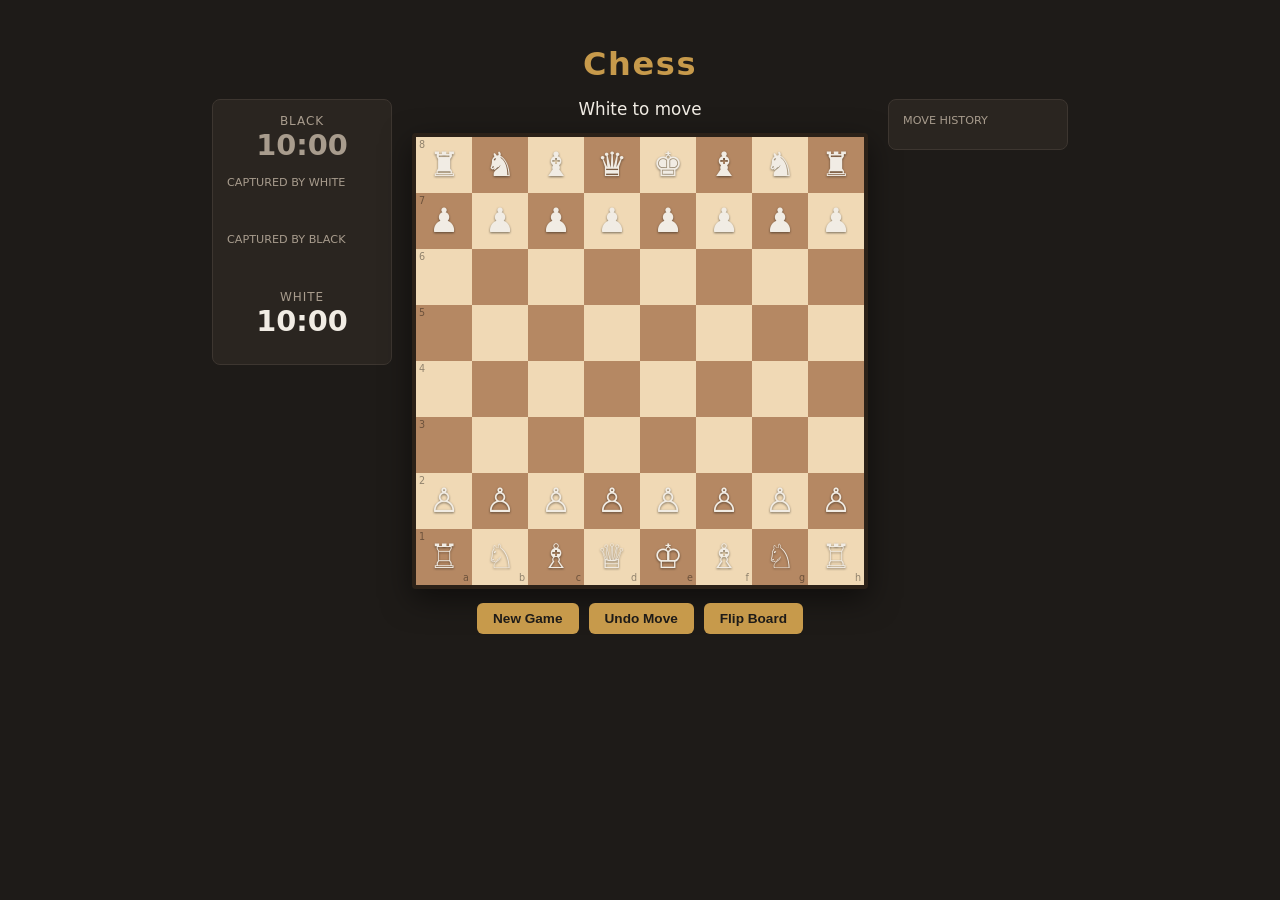
==== index.html @ 0962b0de "Testing Chess Game Logic, movements, rules and constraaints. All players base on one active screen f" ====
<!DOCTYPE html>
<!--
  ============================================================
  index.html
  ============================================================
  This is the SKELETON of the page. It does not contain any
  game logic. Its only jobs are:

    1. Load the chess.js library (handles legal chess rules)
    2. Load our CSS (visual styling)
    3. Provide empty "container" elements that our JavaScript
       will fill with content (the board, captured pieces,
       move list, clock, etc.)
    4. Load our own JS files, IN ORDER, at the bottom

  HOW THE FILES CONNECT:
  -----------------------
  index.html
      |
    |--><head> 
      
<html lang="en">
<head>
  <meta charset="UTF-8" />
  <meta name="viewport" content="width=device-width, initial-scale=1.0" />
  <title>Chess Game</title>

  <!-- Our stylesheet. Must come before the page renders, so it's in <head>. -->
  <link rel="stylesheet" href="css/style.css" />
</head>
<body>

  <div class="app">

    <h1 class="title">Chess</h1>

    <div class="layout">

      <!-- ============================================
           LEFT PANEL: captured pieces + clocks
           These are EMPTY here. ui.js and clock.js will
           insert content into them while the game runs.
           ============================================ -->
      <aside class="panel panel-left">
        <div class="clock-box">
          <div class="clock-label">Black</div>
          <div id="black-clock" class="clock-time">10:00</div>
        </div>

        <div class="captured-box">
          <div class="captured-label">Captured by White</div>
          <div id="captured-by-white" class="captured-pieces"></div>
        </div>

        <div class="captured-box">
          <div class="captured-label">Captured by Black</div>
          <div id="captured-by-black" class="captured-pieces"></div>
        </div>

        <div class="clock-box">
          <div class="clock-label">White</div>
          <div id="white-clock" class="clock-time">10:00</div>
        </div>
      </aside>

      <!-- ============================================
           CENTER: the board itself + status line
           The <div id="board"> starts EMPTY.
           board.js will fill it with 64 square <div>s,
           and game.js will place piece images inside them.
           ============================================ -->
      <main class="board-area">
        <div id="status" class="status">White to move</div>

        <div id="board" class="board"></div>

        <div class="controls">
          <button id="new-game-btn">New Game</button>
          <button id="undo-btn">Undo Move</button>
          <button id="flip-btn">Flip Board</button>
        </div>
      </main>

      <!-- ============================================
           RIGHT PANEL: move history list
           ============================================ -->
      <aside class="panel panel-right">
        <div class="moves-label">Move History</div>
        <ol id="move-list" class="move-list"></ol>
      </aside>

    </div>
  </div>

  <!--
    ============================================================
    SCRIPT LOADING ORDER (this is critical, read carefully)
    ============================================================

    1. js/lib/chess.js (LOCAL FILE — not loaded from a CDN)
       This file implements all official chess rules: legal
       moves, check, checkmate, stalemate, castling, en passant,
       pawn promotion, and draw detection (Phase 7-8 of the
       plan). It used to be loaded from a CDN, but that CDN
       build used `export` syntax meant for ES modules, which
       breaks when loaded as a plain <script> tag (the browser
       throws "Unexpected token 'export'"). It's now a local
       file that was written and tested specifically to work
       as a plain script, and it also means the game now works
       fully offline.

       It creates a global "Chess" class we can use like:
         const game = new Chess();

    2. js/board.js
       Defines functions to BUILD the 64 square <div> elements
       inside #board, and to figure out square colors/coordinates.
       Defines NO game rules — just visuals/DOM.

    3. js/pieces.js
       Defines the mapping from chess.js piece codes (like "p",
       "N", "K") to the Unicode chess symbols we display, plus
       a helper to draw a piece into a square.

    4. js/clock.js
       Defines a simple countdown timer for each player's clock.

    5. js/ui.js
       Defines functions that update the on-screen status text,
       captured-pieces lists, and move-history list. These
       functions are CALLED by game.js whenever the state
       changes — ui.js itself does not change game state.

    6. js/game.js (loads LAST)
       This is the BRAIN. It:
         - creates the Chess() game object
         - listens for clicks on squares
         - asks chess.js whether a clicked move is legal
         - updates game state if legal
         - calls renderBoard(), updateUI(), etc. to refresh
           everything the player sees

       game.js must load LAST because it uses functions and
       variables defined in all the files above it.
    ============================================================
  -->

  <script src="js/lib/chess.js"></script>

  <script src="js/board.js"></script>
  <script src="js/pieces.js"></script>
  <script src="js/clock.js"></script>
  <script src="js/ui.js"></script>
  <script src="js/game.js"></script>

</body>
</html>
---- css/style.css ----
/* ============================================================
   style.css
   ============================================================
   This file controls ONLY appearance. It never touches game
   logic. It is loaded by index.html in the <head>.

   It is referenced by:
     - index.html              (loads this file directly)
     - js/board.js              (adds/removes classes like
                                  "light", "dark", "selected",
                                  "legal-move" onto squares —
                                  this file defines what those
                                  classes actually look like)

   So the connection is:
     board.js decides WHICH classes a square has (the "what")
     style.css decides what those classes LOOK like (the "how")
   ============================================================ */

:root {
  /* Centralizing colors here means board.js / game.js never
     need to know hex codes — they just toggle class names. */
  --board-light: #f0d9b5;
  --board-dark: #b58863;
  --board-border: #2b2118;
  --highlight-selected: #f6f669;
  --highlight-legal: rgba(20, 120, 60, 0.45);
  --highlight-lastmove: rgba(255, 196, 0, 0.35);
  --highlight-check: rgba(220, 30, 30, 0.55);

  --bg: #1e1b18;
  --panel-bg: #2a2520;
  --panel-border: #3d3630;
  --text-main: #f1ece4;
  --text-muted: #a89c8d;
  --accent: #c79a4b;
}

* {
  box-sizing: border-box;
}

body {
  margin: 0;
  min-height: 100vh;
  background: var(--bg);
  color: var(--text-main);
  font-family: "Segoe UI", system-ui, -apple-system, sans-serif;
  display: flex;
  justify-content: center;
  padding: 24px 12px;
}

.app {
  width: 100%;
  max-width: 1000px;
}

.title {
  text-align: center;
  font-weight: 600;
  letter-spacing: 0.05em;
  color: var(--accent);
  margin-bottom: 16px;
}

/* Three-column layout: captured/clocks | board | move history.
   Wraps to a single column on small screens (see media query). */
.layout {
  display: flex;
  gap: 20px;
  align-items: flex-start;
  justify-content: center;
  flex-wrap: wrap;
}

.panel {
  background: var(--panel-bg);
  border: 1px solid var(--panel-border);
  border-radius: 8px;
  padding: 14px;
  width: 180px;
  flex-shrink: 0;
}

.clock-box {
  text-align: center;
  margin-bottom: 12px;
}

.clock-label {
  font-size: 0.75rem;
  text-transform: uppercase;
  color: var(--text-muted);
  letter-spacing: 0.08em;
}

.clock-time {
  font-size: 1.8rem;
  font-variant-numeric: tabular-nums;
  font-weight: 600;
}

/* Dimmed clock style applied by clock.js to whichever
   player is NOT currently on the move */
.clock-time.inactive {
  color: var(--text-muted);
}

.captured-box {
  margin: 14px 0;
}

.captured-label {
  font-size: 0.7rem;
  text-transform: uppercase;
  color: var(--text-muted);
  margin-bottom: 4px;
}

.captured-pieces {
  font-size: 1.3rem;
  min-height: 1.6rem;
  line-height: 1.2;
  word-break: break-all;
}

/* ===================== BOARD ===================== */

.board-area {
  display: flex;
  flex-direction: column;
  align-items: center;
}

.status {
  margin-bottom: 10px;
  font-size: 1.05rem;
  font-weight: 500;
  min-height: 1.4em;
  text-align: center;
}

.status.check {
  color: #ff5b5b;
  font-weight: 700;
}

/* The board is a CSS grid of 8x8 = 64 squares.
   board.js creates 64 <div class="square">; this grid
   definition is what arranges them visually into 8 columns. */
.board {
  display: grid;
  grid-template-columns: repeat(8, 56px);
  grid-template-rows: repeat(8, 56px);
  border: 4px solid var(--board-border);
  border-radius: 4px;
  box-shadow: 0 10px 30px rgba(0, 0, 0, 0.5);
}

.square {
  width: 56px;
  height: 56px;
  display: flex;
  align-items: center;
  justify-content: center;
  font-size: 2.1rem;
  position: relative;
  cursor: pointer;
  user-select: none;
}

.square.light {
  background: var(--board-light);
}

.square.dark {
  background: var(--board-dark);
}

/* Applied by board.js to the currently-selected square */
.square.selected {
  background: var(--highlight-selected) !important;
}

/* Applied by board.js to squares the selected piece can
   legally move to (small dot in the center) */
.square.legal-move::after {
  content: "";
  position: absolute;
  width: 18px;
  height: 18px;
  border-radius: 50%;
  background: var(--highlight-legal);
}

/* When a legal-move square already has a piece on it (a
   capture), show a ring around the piece instead of a dot */
.square.legal-move.has-piece::after {
  width: 50px;
  height: 50px;
  background: transparent;
  border: 4px solid var(--highlight-legal);
}

/* Applied to the from/to squares of the most recent move */
.square.last-move {
  background-image: linear-gradient(var(--highlight-lastmove), var(--highlight-lastmove));
}

/* Applied to the king's square when it is in check */
.square.in-check {
  background-image: radial-gradient(circle, var(--highlight-check) 40%, transparent 70%);
}

/* Piece glyphs (Unicode chess characters) get a subtle
   drop-shadow so white pieces are readable on light squares
   and vice versa */
.piece {
  filter: drop-shadow(0 1px 1px rgba(0, 0, 0, 0.5));
  pointer-events: none; /* clicks pass through to the square */
}

.coord {
  position: absolute;
  font-size: 0.6rem;
  color: rgba(0, 0, 0, 0.4);
  pointer-events: none;
}

.coord.file {
  bottom: 2px;
  right: 3px;
}

.coord.rank {
  top: 2px;
  left: 3px;
}

/* ===================== CONTROLS ===================== */

.controls {
  margin-top: 14px;
  display: flex;
  gap: 10px;
}

.controls button {
  background: var(--accent);
  color: #1e1b18;
  border: none;
  padding: 8px 16px;
  border-radius: 6px;
  font-weight: 600;
  cursor: pointer;
  font-size: 0.85rem;
  transition: transform 0.1s ease, background 0.15s ease;
}

.controls button:hover {
  background: #dbb05f;
  transform: translateY(-1px);
}

.controls button:active {
  transform: translateY(0);
}

/* ===================== MOVE LIST ===================== */

.moves-label {
  font-size: 0.7rem;
  text-transform: uppercase;
  color: var(--text-muted);
  margin-bottom: 8px;
}

.move-list {
  margin: 0;
  padding-left: 20px;
  max-height: 460px;
  overflow-y: auto;
  font-size: 0.9rem;
  line-height: 1.6;
}

.move-list li {
  display: flex;
  gap: 8px;
}

.move-list .move-pair {
  display: flex;
  gap: 10px;
}

/* ===================== RESPONSIVE ===================== */

@media (max-width: 820px) {
  .layout {
    flex-direction: column;
    align-items: center;
  }

  .panel {
    width: 100%;
    max-width: 380px;
  }

  .board {
    grid-template-columns: repeat(8, 11.5vw);
    grid-template-rows: repeat(8, 11.5vw);
    max-width: 92vw;
  }

  .square {
    width: 11.5vw;
    height: 11.5vw;
    font-size: 7vw;
    max-width: 56px;
    max-height: 56px;
  }
}
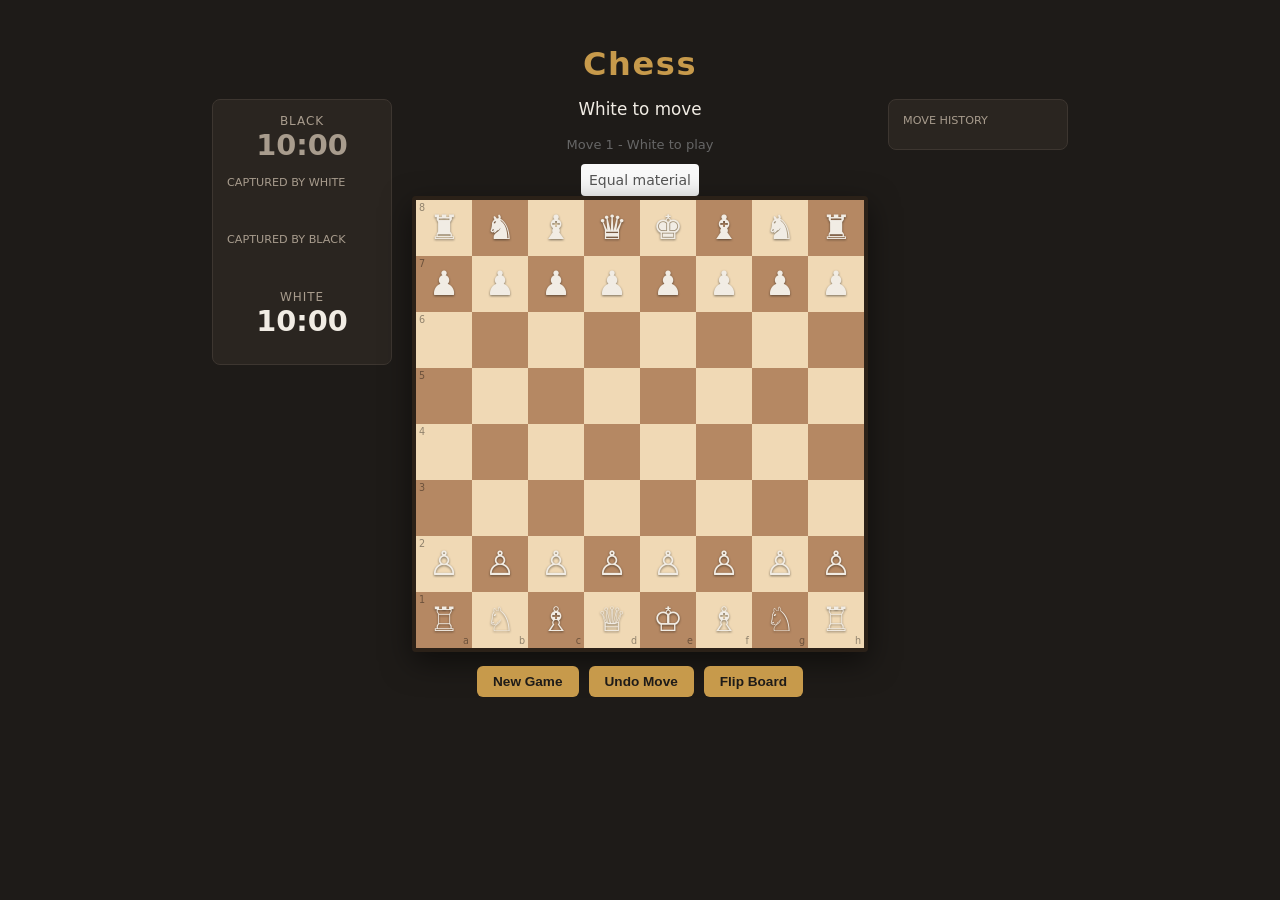
==== commit c4b8d2e8: "Add Phase 5: Enhanced Game Experience Made the chess game feel way more polished and responsive. Add" ====
--- a/index.html
+++ b/index.html
@@ -27,6 +27,7 @@
 
   <!-- Our stylesheet. Must come before the page renders, so it's in <head>. -->
   <link rel="stylesheet" href="css/style.css" />
+  <link rel="stylesheet" href="css/animations.css" />
 </head>
 <body>
 
@@ -71,6 +72,8 @@
            ============================================ -->
       <main class="board-area">
         <div id="status" class="status">White to move</div>
+        <div id="move-number" class="move-number">Move 1 - White to play</div>
+        <div id="material-count" class="material-count">Equal material</div>
 
         <div id="board" class="board"></div>
 
@@ -152,6 +155,14 @@
   <script src="js/clock.js"></script>
   <script src="js/ui.js"></script>
   <script src="js/game.js"></script>
+  <script src="js/keyboard.js"></script>
+
+  <!-- Initialize keyboard shortcuts after page loads -->
+  <script>
+    window.addEventListener('DOMContentLoaded', () => {
+      initKeyboardShortcuts();
+    });
+  </script>
 
 </body>
 </html>
--- a/css/style.css
+++ b/css/style.css
@@ -192,15 +192,25 @@
   height: 18px;
   border-radius: 50%;
   background: var(--highlight-legal);
+  top: 50%;
+  left: 50%;
+  transform: translate(-50%, -50%);
 }
 
 /* When a legal-move square already has a piece on it (a
    capture), show a ring around the piece instead of a dot */
 .square.legal-move.has-piece::after {
-  width: 50px;
-  height: 50px;
+  content: "";
+  position: absolute;
+  width: 48px;
+  height: 48px;
   background: transparent;
-  border: 4px solid var(--highlight-legal);
+  border: 2px solid var(--highlight-legal);
+  border-radius: 4px;
+  top: 50%;
+  left: 50%;
+  transform: translate(-50%, -50%);
+  box-sizing: border-box;
 }
 
 /* Applied to the from/to squares of the most recent move */
@@ -210,7 +220,21 @@
 
 /* Applied to the king's square when it is in check */
 .square.in-check {
-  background-image: radial-gradient(circle, var(--highlight-check) 40%, transparent 70%);
+  position: relative;
+  box-sizing: border-box;
+  background-image: radial-gradient(
+    circle at center,
+    rgba(255, 69, 0, 0.3) 0%,
+    rgba(255, 69, 0, 0.2) 40%,
+    transparent 70%
+  );
+  border: 3px solid rgba(255, 69, 0, 0.9);
+  animation: checkPulse 1.2s ease-in-out infinite;
+}
+
+.square.in-check .piece {
+  position: relative;
+  z-index: 2;
 }
 
 /* Piece glyphs (Unicode chess characters) get a subtle
@@ -322,3 +346,75 @@
     max-height: 56px;
   }
 }
+
+/* ============================================================
+   Keyboard Feedback Toast - Phase 5
+   ============================================================ */
+.keyboard-feedback {
+  position: fixed;
+  top: 20px;
+  left: 50%;
+  transform: translateX(-50%) translateY(-20px);
+  background-color: rgba(40, 40, 40, 0.95);
+  color: #fff;
+  padding: 12px 24px;
+  border-radius: 8px;
+  font-size: 14px;
+  font-weight: 500;
+  box-shadow: 0 4px 12px rgba(0, 0, 0, 0.3);
+  z-index: 1000;
+  opacity: 0;
+  transition: opacity 0.3s ease-out, transform 0.3s ease-out;
+  pointer-events: none;
+}
+
+.keyboard-feedback.visible {
+  opacity: 1;
+  transform: translateX(-50%) translateY(0);
+}
+
+.keyboard-feedback.warning {
+  background-color: rgba(200, 50, 50, 0.95);
+}
+
+/* Keyboard shortcut key styling */
+kbd {
+  display: inline-block;
+  padding: 2px 6px;
+  background-color: #f4f4f4;
+  border: 1px solid #ccc;
+  border-radius: 3px;
+  font-family: monospace;
+  font-size: 0.9em;
+  color: #333;
+}
+
+/* Material count display - Phase 5.5 */
+.material-count {
+  font-size: 14px;
+  color: #555;
+  margin-top: 8px;
+  padding: 8px;
+  background-color: #f9f9f9;
+  border-radius: 4px;
+  text-align: center;
+}
+
+.material-count.advantage-white {
+  color: #2a6b2a;
+  font-weight: bold;
+}
+
+.material-count.advantage-black {
+  color: #6b2a2a;
+  font-weight: bold;
+}
+
+/* Move number display - Phase 5.5 */
+.move-number {
+  font-size: 13px;
+  color: #666;
+  margin: 4px 0;
+  text-align: center;
+  font-weight: 500;
+}
--- a/css/animations.css
+++ b/css/animations.css
@@ -0,0 +1,323 @@
+/* ============================================================
+   animations.css - Phase 5: Enhanced Game Experience
+   ============================================================
+   Smooth animations and visual feedback for chess moves.
+
+   Features:
+   - Piece sliding animations
+   - Capture flash effects
+   - Check glow effects
+   - Illegal move shake
+   - Smooth transitions
+   ============================================================ */
+
+/* === PIECE MOVEMENT ANIMATIONS === */
+
+.piece {
+  transition: transform 0.25s ease-out;
+  will-change: transform;
+}
+
+/* Smooth slide animation for moving pieces */
+.piece.sliding {
+  transition: transform 0.25s ease-out;
+  z-index: 100; /* Ensure sliding piece is on top */
+}
+
+/* Fast movement for quick games */
+.piece.sliding.fast {
+  transition: transform 0.15s ease-out;
+}
+
+/* Slow movement for analysis */
+.piece.sliding.slow {
+  transition: transform 0.35s ease-out;
+}
+
+/* === CAPTURE ANIMATIONS === */
+
+/* Flash effect when a piece is captured */
+@keyframes captureFlash {
+  0% {
+    background-color: var(--highlight-legal);
+    transform: scale(1);
+  }
+  50% {
+    background-color: rgba(255, 100, 100, 0.6);
+    transform: scale(1.05);
+  }
+  100% {
+    background-color: transparent;
+    transform: scale(1);
+  }
+}
+
+.square.capture-flash {
+  animation: captureFlash 0.4s ease-out;
+}
+
+/* Piece being captured fades out */
+@keyframes capturedPiece {
+  0% {
+    opacity: 1;
+    transform: scale(1);
+  }
+  100% {
+    opacity: 0;
+    transform: scale(0.7) rotate(15deg);
+  }
+}
+
+.piece.being-captured {
+  animation: capturedPiece 0.25s ease-out forwards;
+}
+
+/* === CHECK ANIMATIONS === */
+
+@keyframes checkPulse {
+  0%, 100% {
+    border-color: rgba(255, 69, 0, 0.9);
+    box-shadow: inset 0 0 15px rgba(255, 69, 0, 0.3);
+  }
+  50% {
+    border-color: rgba(255, 0, 0, 1);
+    box-shadow: inset 0 0 25px rgba(255, 0, 0, 0.5);
+  }
+}
+
+/* Additional check styling in style.css */
+
+/* === CHECKMATE ANIMATION === */
+
+@keyframes checkmatePulse {
+  0%, 100% {
+    border-color: rgba(139, 0, 0, 1);
+    box-shadow: inset 0 0 20px rgba(139, 0, 0, 0.4);
+    background-color: rgba(139, 0, 0, 0.15);
+  }
+  50% {
+    border-color: rgba(200, 0, 0, 1);
+    box-shadow: inset 0 0 30px rgba(200, 0, 0, 0.6);
+    background-color: rgba(200, 0, 0, 0.25);
+  }
+}
+
+.square.checkmate {
+  position: relative;
+  box-sizing: border-box;
+  border: 4px solid rgba(139, 0, 0, 1);
+  animation: checkmatePulse 0.8s ease-in-out infinite;
+}
+
+.square.checkmate .piece {
+  position: relative;
+  z-index: 2;
+  filter: drop-shadow(0 0 8px rgba(139, 0, 0, 0.9));
+}
+
+/* === ILLEGAL MOVE FEEDBACK === */
+
+/* Shake animation for illegal move attempts */
+@keyframes illegalShake {
+  0%, 100% {
+    transform: translateX(0);
+  }
+  10%, 30%, 50%, 70%, 90% {
+    transform: translateX(-5px);
+  }
+  20%, 40%, 60%, 80% {
+    transform: translateX(5px);
+  }
+}
+
+.piece.illegal-move {
+  animation: illegalShake 0.5s ease-in-out;
+}
+
+.square.illegal-target {
+  animation: illegalShake 0.3s ease-in-out;
+  background-color: rgba(255, 100, 100, 0.3) !important;
+}
+
+/* === SELECTION ANIMATIONS === */
+
+/* Smooth transition when selecting/deselecting */
+.square.selected {
+  transition: background-color 0.2s ease-out, box-shadow 0.2s ease-out;
+}
+
+.square.legal-move {
+  transition: all 0.15s ease-out;
+}
+
+/* Pulse effect for legal move hints */
+@keyframes legalMovePulse {
+  0%, 100% {
+    transform: scale(1);
+    opacity: 0.6;
+  }
+  50% {
+    transform: scale(1.1);
+    opacity: 0.9;
+  }
+}
+
+/* Legal move animations handled in style.css */
+/* Pulsing effect for legal moves */
+@keyframes legalMovePulse {
+  0%, 100% {
+    opacity: 0.7;
+    transform: translate(-50%, -50%) scale(1);
+  }
+  50% {
+    opacity: 1;
+    transform: translate(-50%, -50%) scale(1.1);
+  }
+}
+
+.square.legal-move::after {
+  animation: legalMovePulse 1.5s ease-in-out infinite;
+}
+
+/* === LAST MOVE HIGHLIGHT === */
+
+.square.last-move {
+  transition: background-color 0.3s ease-out;
+}
+
+/* Fade in effect for last move */
+@keyframes lastMoveFade {
+  0% {
+    background-color: rgba(255, 255, 100, 0.6);
+  }
+  100% {
+    background-color: var(--highlight-last);
+  }
+}
+
+.square.last-move.fresh {
+  animation: lastMoveFade 0.5s ease-out;
+}
+
+/* === GAME STATUS ANIMATIONS === */
+
+/* Checkmate announcement */
+@keyframes checkmateAnnounce {
+  0% {
+    transform: scale(0.8);
+    opacity: 0;
+  }
+  50% {
+    transform: scale(1.05);
+  }
+  100% {
+    transform: scale(1);
+    opacity: 1;
+  }
+}
+
+.status.checkmate {
+  animation: checkmateAnnounce 0.5s ease-out;
+  font-weight: bold;
+  color: #d00;
+}
+
+/* === PROMOTION ANIMATION === */
+
+@keyframes promotionGlow {
+  0%, 100% {
+    box-shadow: 0 0 15px 5px rgba(255, 215, 0, 0.6);
+  }
+  50% {
+    box-shadow: 0 0 25px 10px rgba(255, 215, 0, 0.9);
+  }
+}
+
+.square.promotion {
+  animation: promotionGlow 1s ease-in-out infinite;
+}
+
+/* === NEW GAME TRANSITION === */
+
+@keyframes boardReset {
+  0% {
+    opacity: 1;
+    transform: scale(1);
+  }
+  50% {
+    opacity: 0.3;
+    transform: scale(0.98);
+  }
+  100% {
+    opacity: 1;
+    transform: scale(1);
+  }
+}
+
+.board.resetting {
+  animation: boardReset 0.4s ease-in-out;
+}
+
+/* === BUTTON PRESS FEEDBACK === */
+
+.controls button {
+  transition: all 0.15s ease-out;
+}
+
+.controls button:active {
+  transform: scale(0.95);
+}
+
+.controls button:hover {
+  transform: translateY(-2px);
+  box-shadow: 0 4px 8px rgba(0, 0, 0, 0.2);
+}
+
+/* === MATERIAL COUNT ANIMATIONS === */
+
+@keyframes materialChange {
+  0%, 100% {
+    transform: scale(1);
+  }
+  50% {
+    transform: scale(1.2);
+    color: #d00;
+  }
+}
+
+.material-count.changed {
+  animation: materialChange 0.4s ease-out;
+}
+
+/* === ACCESSIBILITY: REDUCED MOTION === */
+
+/* Respect user's preference for reduced motion */
+@media (prefers-reduced-motion: reduce) {
+  *,
+  *::before,
+  *::after {
+    animation-duration: 0.01ms !important;
+    animation-iteration-count: 1 !important;
+    transition-duration: 0.01ms !important;
+  }
+
+  .piece.sliding {
+    transition: none;
+  }
+
+  .square.in-check {
+    animation: none;
+    box-shadow: 0 0 10px 3px rgba(255, 50, 50, 0.6);
+  }
+}
+
+/* === PERFORMANCE OPTIMIZATION === */
+
+/* Use GPU acceleration for animations */
+.piece,
+.square.selected,
+.square.legal-move,
+.square.last-move {
+  will-change: transform;
+  transform: translateZ(0);
+}
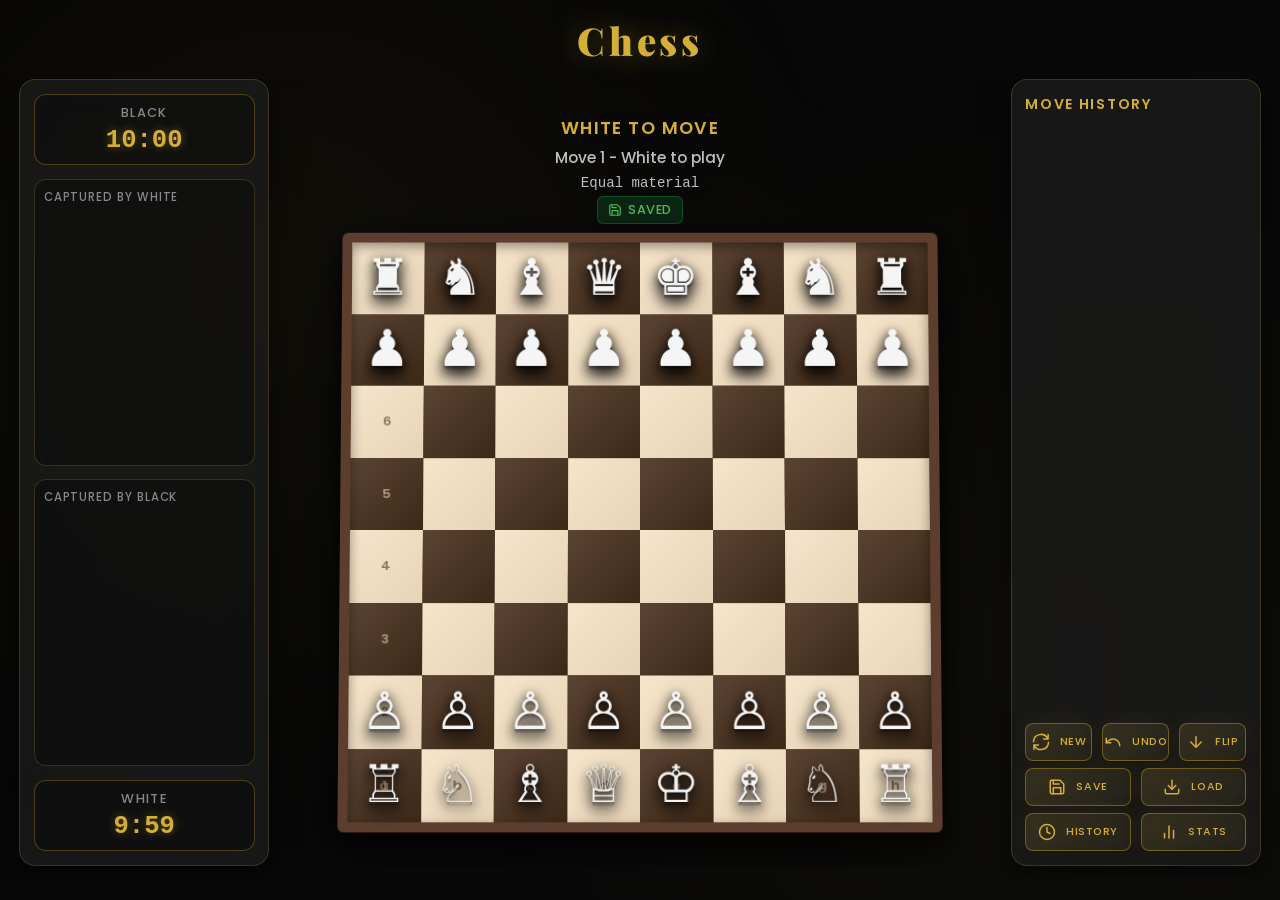
==== commit 0697d06e: "Fix button labels and improve save/load system Fixed truncated button labels (NEW, UNDO, FLIP were s" ====
--- a/index.html
+++ b/index.html
@@ -26,7 +26,7 @@
   <title>Chess Game</title>
 
   <!-- Our stylesheet. Must come before the page renders, so it's in <head>. -->
-  <link rel="stylesheet" href="css/style.css" />
+  <link rel="stylesheet" href="css/style-polished.css" />
   <link rel="stylesheet" href="css/animations.css" />
 </head>
 <body>
@@ -75,24 +75,206 @@
         <div id="move-number" class="move-number">Move 1 - White to play</div>
         <div id="material-count" class="material-count">Equal material</div>
 
+        <!-- Auto-save indicator -->
+        <div id="save-indicator" class="save-indicator">
+          <svg class="save-icon" viewBox="0 0 24 24" fill="none" stroke="currentColor" stroke-width="2">
+            <path d="M19 21H5a2 2 0 0 1-2-2V5a2 2 0 0 1 2-2h11l5 5v11a2 2 0 0 1-2 2z"/>
+            <polyline points="17 21 17 13 7 13 7 21"/>
+            <polyline points="7 3 7 8 15 8"/>
+          </svg>
+          <span class="save-text">Saved</span>
+        </div>
+
         <div id="board" class="board"></div>
 
-        <div class="controls">
-          <button id="new-game-btn">New Game</button>
-          <button id="undo-btn">Undo Move</button>
-          <button id="flip-btn">Flip Board</button>
+        <!-- Controls for mobile (hidden on desktop) - Single Row -->
+        <div class="controls controls-mobile">
+          <div class="controls-row">
+            <button id="new-game-btn-mobile" class="control-btn control-btn-large" onclick="document.getElementById('new-game-btn').click()">
+              <svg class="btn-icon" viewBox="0 0 24 24" fill="none" stroke="currentColor" stroke-width="2" stroke-linecap="round" stroke-linejoin="round">
+                <path d="M21.5 2v6h-6M2.5 22v-6h6M2 11.5a10 10 0 0 1 18.8-4.3M22 12.5a10 10 0 0 1-18.8 4.2"/>
+              </svg>
+              <span class="btn-label">New Game</span>
+            </button>
+            <button id="undo-btn-mobile" class="control-btn control-btn-large" onclick="document.getElementById('undo-btn').click()">
+              <svg class="btn-icon" viewBox="0 0 24 24" fill="none" stroke="currentColor" stroke-width="2" stroke-linecap="round" stroke-linejoin="round">
+                <path d="M3 7v6h6"/>
+                <path d="M21 17a9 9 0 0 0-9-9 9 9 0 0 0-6 2.3L3 13"/>
+              </svg>
+              <span class="btn-label">Undo</span>
+            </button>
+            <button id="flip-btn-mobile" class="control-btn control-btn-large" onclick="document.getElementById('flip-btn').click()">
+              <svg class="btn-icon" viewBox="0 0 24 24" fill="none" stroke="currentColor" stroke-width="2" stroke-linecap="round" stroke-linejoin="round">
+                <path d="M12 5v14M5 12l7 7 7-7"/>
+              </svg>
+              <span class="btn-label">Flip</span>
+            </button>
+            <button id="menu-btn-mobile" class="control-btn control-btn-large" onclick="toggleMobileMenu()">
+              <svg class="btn-icon" viewBox="0 0 24 24" fill="none" stroke="currentColor" stroke-width="2" stroke-linecap="round" stroke-linejoin="round">
+                <line x1="3" y1="12" x2="21" y2="12"/>
+                <line x1="3" y1="6" x2="21" y2="6"/>
+                <line x1="3" y1="18" x2="21" y2="18"/>
+              </svg>
+              <span class="btn-label">Menu</span>
+            </button>
+          </div>
+        </div>
+
+        <!-- Mobile Menu Drawer -->
+        <div id="mobile-menu-drawer" class="mobile-menu-drawer">
+          <div class="mobile-menu-content">
+            <div class="mobile-menu-header">
+              <h3>More Options</h3>
+              <button class="mobile-menu-close" onclick="toggleMobileMenu()">&times;</button>
+            </div>
+            <div class="mobile-menu-buttons">
+              <button class="mobile-menu-btn" onclick="document.getElementById('save-btn').click(); toggleMobileMenu();">
+                <svg class="btn-icon" viewBox="0 0 24 24" fill="none" stroke="currentColor" stroke-width="2">
+                  <path d="M19 21H5a2 2 0 0 1-2-2V5a2 2 0 0 1 2-2h11l5 5v11a2 2 0 0 1-2 2z"/>
+                  <polyline points="17 21 17 13 7 13 7 21"/>
+                  <polyline points="7 3 7 8 15 8"/>
+                </svg>
+                <span>Save Game</span>
+              </button>
+              <button class="mobile-menu-btn" onclick="document.getElementById('load-btn').click(); toggleMobileMenu();">
+                <svg class="btn-icon" viewBox="0 0 24 24" fill="none" stroke="currentColor" stroke-width="2">
+                  <path d="M21 15v4a2 2 0 0 1-2 2H5a2 2 0 0 1-2-2v-4"/>
+                  <polyline points="7 10 12 15 17 10"/>
+                  <line x1="12" y1="15" x2="12" y2="3"/>
+                </svg>
+                <span>Load Game</span>
+              </button>
+              <button class="mobile-menu-btn" onclick="document.getElementById('history-btn').click(); toggleMobileMenu();">
+                <svg class="btn-icon" viewBox="0 0 24 24" fill="none" stroke="currentColor" stroke-width="2">
+                  <circle cx="12" cy="12" r="10"/>
+                  <polyline points="12 6 12 12 16 14"/>
+                </svg>
+                <span>Game History</span>
+              </button>
+              <button class="mobile-menu-btn" onclick="document.getElementById('stats-btn').click(); toggleMobileMenu();">
+                <svg class="btn-icon" viewBox="0 0 24 24" fill="none" stroke="currentColor" stroke-width="2">
+                  <line x1="18" y1="20" x2="18" y2="10"/>
+                  <line x1="12" y1="20" x2="12" y2="4"/>
+                  <line x1="6" y1="20" x2="6" y2="14"/>
+                </svg>
+                <span>Statistics</span>
+              </button>
+            </div>
+          </div>
         </div>
       </main>
 
       <!-- ============================================
-           RIGHT PANEL: move history list
+           RIGHT PANEL: move history + controls
            ============================================ -->
       <aside class="panel panel-right">
-        <div class="moves-label">Move History</div>
-        <ol id="move-list" class="move-list"></ol>
+        <div class="moves-section">
+          <div class="moves-label">Move History</div>
+          <ol id="move-list" class="move-list"></ol>
+        </div>
+
+        <div class="controls">
+          <!-- Row 1: Game Actions -->
+          <div class="controls-row">
+            <button id="new-game-btn" class="control-btn">
+              <svg class="btn-icon" viewBox="0 0 24 24" fill="none" stroke="currentColor" stroke-width="2" stroke-linecap="round" stroke-linejoin="round">
+                <path d="M21.5 2v6h-6M2.5 22v-6h6M2 11.5a10 10 0 0 1 18.8-4.3M22 12.5a10 10 0 0 1-18.8 4.2"/>
+              </svg>
+              <span class="btn-label">NEW</span>
+            </button>
+            <button id="undo-btn" class="control-btn">
+              <svg class="btn-icon" viewBox="0 0 24 24" fill="none" stroke="currentColor" stroke-width="2" stroke-linecap="round" stroke-linejoin="round">
+                <path d="M3 7v6h6"/>
+                <path d="M21 17a9 9 0 0 0-9-9 9 9 0 0 0-6 2.3L3 13"/>
+              </svg>
+              <span class="btn-label">UNDO</span>
+            </button>
+            <button id="flip-btn" class="control-btn">
+              <svg class="btn-icon" viewBox="0 0 24 24" fill="none" stroke="currentColor" stroke-width="2" stroke-linecap="round" stroke-linejoin="round">
+                <path d="M12 5v14M5 12l7 7 7-7"/>
+              </svg>
+              <span class="btn-label">FLIP</span>
+            </button>
+          </div>
+
+          <!-- Row 2: Storage -->
+          <div class="controls-row">
+            <button id="save-btn" class="control-btn">
+              <svg class="btn-icon" viewBox="0 0 24 24" fill="none" stroke="currentColor" stroke-width="2" stroke-linecap="round" stroke-linejoin="round">
+                <path d="M19 21H5a2 2 0 0 1-2-2V5a2 2 0 0 1 2-2h11l5 5v11a2 2 0 0 1-2 2z"/>
+                <polyline points="17 21 17 13 7 13 7 21"/>
+                <polyline points="7 3 7 8 15 8"/>
+              </svg>
+              <span class="btn-label">SAVE</span>
+            </button>
+            <button id="load-btn" class="control-btn">
+              <svg class="btn-icon" viewBox="0 0 24 24" fill="none" stroke="currentColor" stroke-width="2" stroke-linecap="round" stroke-linejoin="round">
+                <path d="M21 15v4a2 2 0 0 1-2 2H5a2 2 0 0 1-2-2v-4"/>
+                <polyline points="7 10 12 15 17 10"/>
+                <line x1="12" y1="15" x2="12" y2="3"/>
+              </svg>
+              <span class="btn-label">LOAD</span>
+            </button>
+          </div>
+
+          <!-- Row 3: Stats -->
+          <div class="controls-row">
+            <button id="history-btn" class="control-btn">
+              <svg class="btn-icon" viewBox="0 0 24 24" fill="none" stroke="currentColor" stroke-width="2" stroke-linecap="round" stroke-linejoin="round">
+                <circle cx="12" cy="12" r="10"/>
+                <polyline points="12 6 12 12 16 14"/>
+              </svg>
+              <span class="btn-label">HISTORY</span>
+            </button>
+            <button id="stats-btn" class="control-btn">
+              <svg class="btn-icon" viewBox="0 0 24 24" fill="none" stroke="currentColor" stroke-width="2" stroke-linecap="round" stroke-linejoin="round">
+                <line x1="18" y1="20" x2="18" y2="10"/>
+                <line x1="12" y1="20" x2="12" y2="4"/>
+                <line x1="6" y1="20" x2="6" y2="14"/>
+              </svg>
+              <span class="btn-label">STATS</span>
+            </button>
+          </div>
+        </div>
       </aside>
 
     </div>
+
+    <!-- Game History Modal -->
+    <div id="history-modal" class="modal">
+      <div class="modal-content">
+        <div class="modal-header">
+          <svg class="modal-header-icon" viewBox="0 0 24 24" fill="none" stroke="currentColor" stroke-width="2">
+            <circle cx="12" cy="12" r="10"/>
+            <polyline points="12 6 12 12 16 14"/>
+          </svg>
+          <h2>Game History</h2>
+          <button class="modal-close" id="close-history">&times;</button>
+        </div>
+        <div class="modal-body" id="history-content">
+          <p class="loading">Loading history...</p>
+        </div>
+      </div>
+    </div>
+
+    <!-- Statistics Modal -->
+    <div id="stats-modal" class="modal">
+      <div class="modal-content">
+        <div class="modal-header">
+          <svg class="modal-header-icon" viewBox="0 0 24 24" fill="none" stroke="currentColor" stroke-width="2">
+            <line x1="18" y1="20" x2="18" y2="10"/>
+            <line x1="12" y1="20" x2="12" y2="4"/>
+            <line x1="6" y1="20" x2="6" y2="14"/>
+          </svg>
+          <h2>Statistics</h2>
+          <button class="modal-close" id="close-stats">&times;</button>
+        </div>
+        <div class="modal-body" id="stats-content">
+          <p class="loading">Loading statistics...</p>
+        </div>
+      </div>
+    </div>
+
   </div>
 
   <!--
@@ -154,6 +336,8 @@
   <script src="js/pieces.js"></script>
   <script src="js/clock.js"></script>
   <script src="js/ui.js"></script>
+  <script src="js/storage.js"></script>
+  <script src="js/storage-ui.js"></script>
   <script src="js/game.js"></script>
   <script src="js/keyboard.js"></script>
 
@@ -162,6 +346,25 @@
     window.addEventListener('DOMContentLoaded', () => {
       initKeyboardShortcuts();
     });
+
+    // Toggle mobile menu drawer
+    function toggleMobileMenu() {
+      const drawer = document.getElementById('mobile-menu-drawer');
+      if (drawer) {
+        drawer.classList.toggle('show');
+      }
+    }
+
+    // Close mobile menu when clicking outside
+    document.addEventListener('click', (e) => {
+      const drawer = document.getElementById('mobile-menu-drawer');
+      const menuBtn = document.getElementById('menu-btn-mobile');
+      if (drawer && drawer.classList.contains('show') &&
+          !drawer.contains(e.target) &&
+          !menuBtn.contains(e.target)) {
+        drawer.classList.remove('show');
+      }
+    });
   </script>
 
 </body>
--- a/css/style-polished.css
+++ b/css/style-polished.css
@@ -0,0 +1,1778 @@
+/* ============================================================
+   style-polished.css - Phase 5.5: Premium Design (CONFLICT-FREE)
+   ============================================================
+   POLISHED 3-PANEL LAYOUT WITH GLASSMORPHISM & GOLD LUXURY THEME
+
+   This stylesheet creates a premium chess game design with:
+   - Glassmorphism effects (frosted glass panels)
+   - Gold luxury color scheme
+   - Perfect square board with proper sizing
+   - No overlapping elements
+   - Fully responsive from mobile to desktop
+   - SVG icon buttons
+   - Professional typography
+
+   CRITICAL FIXES IMPLEMENTED:
+   1. Board is perfect square (aspect-ratio: 1/1)
+   2. Board size accounts for UI elements: calc(100vh - 300px)
+   3. No overlapping: overflow: hidden on all containers
+   4. Viewport-based responsive sizing with clamp()
+   5. Strategic flex-shrink: 0 on non-compressible elements
+   6. DESKTOP: Fixed layout / MOBILE: Scrollable layout
+   ============================================================ */
+
+@import url('https://fonts.googleapis.com/css2?family=Poppins:wght@300;400;500;600;700&family=Playfair+Display:wght@700;900&display=swap');
+
+/* ============================================================
+   CSS VARIABLES - Design System
+   ============================================================ */
+:root {
+  /* Gold Luxury Color Palette */
+  --gold-primary: #d4af37;
+  --gold-light: #f4e5b8;
+  --gold-dark: #9d7f2a;
+  --gold-glow: rgba(212, 175, 55, 0.4);
+
+  /* Dark Background System */
+  --bg-dark: #0a0a0a;
+  --bg-darker: #050505;
+  --bg-panel: rgba(20, 20, 20, 0.85);
+  --bg-glass: rgba(30, 30, 30, 0.7);
+
+  /* Board Colors - Realistic Wood Tones */
+  --board-light: #f0d9b5;
+  --board-dark: #4a3728;
+  --board-border: #3d2817;
+  --wood-border: #5c3d2e;
+
+  /* Highlight Colors */
+  --highlight-selected: rgba(212, 175, 55, 0.6);
+  --highlight-legal: rgba(20, 200, 80, 0.4);
+  --highlight-lastmove: rgba(255, 215, 0, 0.3);
+  --highlight-check: rgba(220, 30, 30, 0.6);
+
+  /* Text Colors */
+  --text-primary: #f5f5f5;
+  --text-secondary: #c0c0c0;
+  --text-muted: #888;
+  --text-gold: var(--gold-primary);
+
+  /* Spacing System */
+  --spacing-xs: clamp(4px, 0.5vh, 8px);
+  --spacing-sm: clamp(8px, 1vh, 12px);
+  --spacing-md: clamp(12px, 1.5vh, 20px);
+  --spacing-lg: clamp(16px, 2vh, 28px);
+  --spacing-xl: clamp(24px, 3vh, 40px);
+
+  /* Border Radius */
+  --radius-sm: 8px;
+  --radius-md: 12px;
+  --radius-lg: 16px;
+
+  /* Shadows */
+  --shadow-sm: 0 2px 8px rgba(0, 0, 0, 0.3);
+  --shadow-md: 0 4px 16px rgba(0, 0, 0, 0.4);
+  --shadow-lg: 0 8px 32px rgba(0, 0, 0, 0.5);
+  --shadow-gold: 0 0 20px var(--gold-glow);
+
+  /* Typography */
+  --font-display: 'Playfair Display', serif;
+  --font-body: 'Poppins', sans-serif;
+}
+
+/* ============================================================
+   GLOBAL RESET & BASE STYLES
+   ============================================================ */
+* {
+  box-sizing: border-box;
+  margin: 0;
+  padding: 0;
+}
+
+body {
+  min-height: 100vh;
+  height: 100vh; /* Desktop: fixed */
+  overflow: hidden; /* Desktop: no scroll */
+  background: linear-gradient(135deg, var(--bg-darker) 0%, var(--bg-dark) 100%);
+  color: var(--text-primary);
+  font-family: var(--font-body);
+  display: flex;
+  justify-content: center;
+  align-items: center;
+  position: relative;
+}
+
+body::before {
+  content: '';
+  position: fixed;
+  top: 0;
+  left: 0;
+  width: 100%;
+  height: 100%;
+  background:
+    radial-gradient(circle at 20% 30%, rgba(212, 175, 55, 0.05) 0%, transparent 50%),
+    radial-gradient(circle at 80% 70%, rgba(212, 175, 55, 0.03) 0%, transparent 50%);
+  pointer-events: none;
+  z-index: 0;
+}
+
+/* ============================================================
+   MAIN APP CONTAINER
+   ============================================================ */
+.app {
+  width: 100%;
+  height: 100vh; /* Desktop: fixed */
+  display: flex;
+  flex-direction: column;
+  position: relative;
+  z-index: 1;
+  overflow: hidden; /* Desktop: no scroll */
+}
+
+/* ============================================================
+   TITLE
+   ============================================================ */
+.title {
+  font-family: var(--font-display);
+  font-size: clamp(1.5rem, 3vw, 2.5rem);
+  font-weight: 900;
+  text-align: center;
+  color: var(--gold-primary);
+  text-shadow: 0 0 30px var(--gold-glow);
+  letter-spacing: 0.1em;
+  margin: var(--spacing-md) 0;
+  flex-shrink: 0;
+}
+
+/* ============================================================
+   LAYOUT GRID - 3 PANEL SYSTEM
+   ============================================================ */
+.layout {
+  display: grid;
+  grid-template-columns: minmax(200px, 250px) 1fr minmax(200px, 250px);
+  gap: clamp(12px, 1.5vw, 20px);
+  flex: 1;
+  padding: 0 clamp(12px, 1.5vw, 20px) clamp(12px, 1.5vh, 20px);
+  overflow: hidden;
+  align-items: stretch;
+  height: 100%; /* Desktop: fixed */
+  max-height: calc(100vh - 100px); /* Desktop: constrained */
+}
+
+/* ============================================================
+   SIDE PANELS (LEFT & RIGHT)
+   ============================================================ */
+.panel {
+  background: var(--bg-glass);
+  backdrop-filter: blur(20px);
+  border: 1px solid rgba(212, 175, 55, 0.2);
+  border-radius: var(--radius-lg);
+  padding: var(--spacing-md);
+  display: flex;
+  flex-direction: column;
+  gap: var(--spacing-md);
+  box-shadow: var(--shadow-lg);
+  height: 100%;
+  overflow: hidden;
+}
+
+.panel-left {
+  justify-content: space-between;
+}
+
+.panel-right {
+  display: flex;
+  flex-direction: column;
+  justify-content: space-between;
+  gap: var(--spacing-md);
+}
+
+.moves-section {
+  flex: 1;
+  overflow-y: auto;
+  display: flex;
+  flex-direction: column;
+  min-height: 0;
+}
+
+/* ============================================================
+   CLOCK BOXES
+   ============================================================ */
+.clock-box {
+  background: rgba(0, 0, 0, 0.3);
+  border: 1px solid rgba(212, 175, 55, 0.3);
+  border-radius: var(--radius-md);
+  padding: var(--spacing-sm);
+  text-align: center;
+  flex-shrink: 0;
+}
+
+.clock-label {
+  font-size: clamp(0.7rem, 1vw, 0.85rem);
+  color: var(--text-muted);
+  text-transform: uppercase;
+  letter-spacing: 0.1em;
+  margin-bottom: var(--spacing-xs);
+  font-weight: 500;
+}
+
+.clock-time {
+  font-size: clamp(1.2rem, 2vw, 1.8rem);
+  font-weight: 700;
+  color: var(--gold-primary);
+  font-family: 'Courier New', monospace;
+  text-shadow: 0 0 10px var(--gold-glow);
+}
+
+/* ============================================================
+   CAPTURED PIECES BOXES
+   ============================================================ */
+.captured-box {
+  background: rgba(0, 0, 0, 0.3);
+  border: 1px solid rgba(212, 175, 55, 0.2);
+  border-radius: var(--radius-md);
+  padding: var(--spacing-sm);
+  flex: 1;
+  min-height: 0;
+  display: flex;
+  flex-direction: column;
+}
+
+.captured-label {
+  font-size: clamp(0.65rem, 0.9vw, 0.75rem);
+  color: var(--text-muted);
+  text-transform: uppercase;
+  letter-spacing: 0.08em;
+  margin-bottom: var(--spacing-xs);
+  font-weight: 500;
+  flex-shrink: 0;
+}
+
+.captured-pieces {
+  display: flex;
+  flex-wrap: wrap;
+  gap: clamp(2px, 0.4vw, 6px);
+  font-size: clamp(1rem, 1.5vw, 1.4rem);
+  line-height: 1.2;
+  color: var(--text-secondary);
+  overflow-y: auto;
+  overflow-x: hidden;
+  flex: 1;
+  align-content: flex-start;
+}
+
+/* Custom Scrollbar for Captured Pieces */
+.captured-pieces::-webkit-scrollbar {
+  width: 4px;
+}
+
+.captured-pieces::-webkit-scrollbar-track {
+  background: rgba(0, 0, 0, 0.2);
+  border-radius: 2px;
+}
+
+.captured-pieces::-webkit-scrollbar-thumb {
+  background: var(--gold-dark);
+  border-radius: 2px;
+}
+
+.captured-pieces::-webkit-scrollbar-thumb:hover {
+  background: var(--gold-primary);
+}
+
+/* ============================================================
+   MOVE HISTORY PANEL
+   ============================================================ */
+.moves-label {
+  font-size: clamp(0.8rem, 1.1vw, 0.95rem);
+  color: var(--gold-primary);
+  text-transform: uppercase;
+  letter-spacing: 0.12em;
+  font-weight: 600;
+  margin-bottom: var(--spacing-sm);
+  flex-shrink: 0;
+}
+
+.move-list {
+  list-style: none;
+  overflow-y: auto;
+  overflow-x: hidden;
+  flex: 1;
+  padding: 0;
+  display: flex;
+  flex-direction: column;
+  gap: clamp(2px, 0.4vh, 6px);
+}
+
+.move-list li {
+  padding: clamp(4px, 0.6vh, 8px) clamp(6px, 0.8vw, 10px);
+  background: rgba(0, 0, 0, 0.25);
+  border: 1px solid rgba(212, 175, 55, 0.15);
+  border-radius: var(--radius-sm);
+  font-size: clamp(0.75rem, 1vw, 0.85rem);
+  color: var(--text-secondary);
+  font-family: 'Courier New', monospace;
+  transition: all 0.2s ease;
+  flex-shrink: 0;
+}
+
+.move-list li:hover {
+  background: rgba(212, 175, 55, 0.15);
+  border-color: var(--gold-primary);
+  color: var(--text-primary);
+  transform: translateX(4px);
+}
+
+/* Custom Scrollbar for Move List */
+.move-list::-webkit-scrollbar {
+  width: 6px;
+}
+
+.move-list::-webkit-scrollbar-track {
+  background: rgba(0, 0, 0, 0.2);
+  border-radius: 3px;
+}
+
+.move-list::-webkit-scrollbar-thumb {
+  background: var(--gold-dark);
+  border-radius: 3px;
+}
+
+.move-list::-webkit-scrollbar-thumb:hover {
+  background: var(--gold-primary);
+}
+
+/* ============================================================
+   CENTER BOARD AREA
+   ============================================================ */
+.board-area {
+  display: flex;
+  flex-direction: column;
+  align-items: center;
+  justify-content: center;
+  gap: clamp(4px, 0.6vh, 10px);
+  height: 100%; /* Desktop: fills parent */
+  overflow: hidden; /* Desktop: no scroll */
+  padding: clamp(6px, 1vh, 12px) clamp(6px, 1vw, 12px);
+}
+
+/* ============================================================
+   STATUS DISPLAYS (ABOVE BOARD)
+   ============================================================ */
+.status,
+.move-number,
+.material-count {
+  text-align: center;
+  font-size: clamp(0.8rem, 1.2vw, 1rem);
+  color: var(--text-secondary);
+  text-shadow: 0 2px 8px rgba(0, 0, 0, 0.5);
+  font-weight: 500;
+  flex-shrink: 0;
+}
+
+.status {
+  font-size: clamp(0.9rem, 1.4vw, 1.1rem);
+  color: var(--gold-primary);
+  font-weight: 600;
+  text-transform: uppercase;
+  letter-spacing: 0.08em;
+}
+
+.material-count {
+  font-family: 'Courier New', monospace;
+  font-size: clamp(0.75rem, 1.1vw, 0.9rem);
+}
+
+/* ============================================================
+   SAVE INDICATOR
+   ============================================================ */
+.save-indicator {
+  display: flex;
+  align-items: center;
+  justify-content: center;
+  gap: 6px;
+  padding: 4px 10px;
+  background: rgba(20, 200, 80, 0.15);
+  border: 1px solid rgba(20, 200, 80, 0.3);
+  border-radius: 6px;
+  font-size: clamp(0.7rem, 1vw, 0.8rem);
+  color: rgba(80, 220, 100, 0.9);
+  opacity: 0;
+  transition: opacity 0.3s ease;
+  flex-shrink: 0;
+}
+
+.save-indicator.show {
+  opacity: 1;
+}
+
+.save-icon {
+  width: 14px;
+  height: 14px;
+  stroke: currentColor;
+}
+
+.save-text {
+  font-weight: 500;
+  text-transform: uppercase;
+  letter-spacing: 0.05em;
+}
+
+/* ============================================================
+   CHESS BOARD - REALISTIC 3D LOOK
+   ============================================================ */
+.board {
+  /* Height-based scaling for big screens:
+     Calculate square size from available viewport height
+     - Subtract ~200px for UI (title, status, padding)
+     - Buttons now in right panel, so more vertical space!
+     - Divide remaining height by 8 squares
+     - Also consider width constraint (subtract side panels)
+     - Min 35px for mobile, Max 120px for ultra-wide screens
+  */
+  --square-size: clamp(
+    35px,
+    min(
+      calc((100vh - 250px) / 8),  /* Height-based: more space for title + status + borders */
+      calc((100vw - 700px) / 8)   /* Width-based: account for side panels (250px*2 + gaps + padding) */
+    ),
+    110px  /* Max square size for very large screens */
+  );
+
+  display: grid;
+  grid-template-columns: repeat(8, var(--square-size));
+  grid-template-rows: repeat(8, var(--square-size));
+
+  /* Realistic wooden border */
+  background: linear-gradient(135deg, #5c3d2e 0%, #3d2817 100%);
+  border: clamp(8px, calc(var(--square-size) * 0.15), 16px) solid;
+  border-color: #5c3d2e;
+  border-radius: 6px;
+
+  /* 3D depth effect */
+  box-shadow:
+    0 20px 60px rgba(0, 0, 0, 0.8),
+    0 8px 20px rgba(0, 0, 0, 0.6),
+    inset 0 0 0 2px rgba(92, 61, 46, 0.8),
+    inset 0 0 20px rgba(0, 0, 0, 0.3);
+
+  position: relative;
+
+  /* Slight 3D tilt effect */
+  transform: perspective(1200px) rotateX(2deg);
+  transform-style: preserve-3d;
+}
+
+/* Inner frame shadow for depth */
+.board::before {
+  content: '';
+  position: absolute;
+  inset: 0;
+  pointer-events: none;
+  box-shadow: inset 0 4px 12px rgba(0, 0, 0, 0.4);
+  border-radius: 2px;
+  z-index: 1;
+}
+
+/* ============================================================
+   BOARD SQUARES
+   ============================================================ */
+.square {
+  /* Squares inherit size from board's --square-size variable */
+  width: var(--square-size);
+  height: var(--square-size);
+
+  position: relative;
+  display: flex;
+  align-items: center;
+  justify-content: center;
+
+  cursor: pointer;
+  user-select: none;
+  transition: background-color 0.2s ease, transform 0.1s ease;
+}
+
+.square.light {
+  background: linear-gradient(135deg, #f5e5ca 0%, #e8d4b8 100%);
+  /* Subtle wood grain texture simulation */
+  background-image:
+    linear-gradient(135deg, #f5e5ca 0%, #e8d4b8 100%),
+    repeating-linear-gradient(
+      90deg,
+      transparent,
+      transparent 2px,
+      rgba(139, 111, 71, 0.03) 2px,
+      rgba(139, 111, 71, 0.03) 4px
+    );
+}
+
+.square.dark {
+  background: linear-gradient(135deg, #5a4332 0%, #3d2817 100%);
+  /* Darker wood grain texture */
+  background-image:
+    linear-gradient(135deg, #5a4332 0%, #3d2817 100%),
+    repeating-linear-gradient(
+      90deg,
+      transparent,
+      transparent 2px,
+      rgba(0, 0, 0, 0.1) 2px,
+      rgba(0, 0, 0, 0.1) 4px
+    );
+}
+
+/* Square Highlights */
+.square.selected {
+  background: radial-gradient(circle, rgba(212, 175, 55, 0.4) 0%, transparent 70%) !important;
+  box-shadow:
+    inset 0 0 0 3px var(--gold-primary),
+    inset 0 0 20px rgba(212, 175, 55, 0.3);
+}
+
+/* Legal Move - Entire Square Highlighted */
+.square.legal-move {
+  position: relative;
+  box-shadow: inset 0 0 0 3px rgba(20, 200, 80, 0.8);
+}
+
+.square.legal-move::before {
+  content: '';
+  position: absolute;
+  inset: 0;
+  background: rgba(20, 200, 80, 0.2);
+  pointer-events: none;
+}
+
+/* Optional: Small center dot for visual clarity */
+.square.legal-move::after {
+  content: '';
+  position: absolute;
+  /* Smaller dot size: ~20% of square */
+  width: calc(var(--square-size) * 0.2);
+  height: calc(var(--square-size) * 0.2);
+
+  /* Subtle dot in center */
+  background: radial-gradient(circle at 30% 30%, rgba(80, 220, 100, 0.7), rgba(20, 160, 60, 0.6));
+  border-radius: 50%;
+
+  box-shadow:
+    0 1px 3px rgba(0, 0, 0, 0.3),
+    inset -1px -1px 1px rgba(0, 0, 0, 0.2),
+    inset 1px 1px 1px rgba(255, 255, 255, 0.3);
+
+  top: 50%;
+  left: 50%;
+  transform: translate(-50%, -50%);
+  pointer-events: none;
+}
+
+.square.last-move {
+  box-shadow: inset 0 0 0 2px rgba(255, 215, 0, 0.6);
+  position: relative;
+}
+
+.square.last-move::before {
+  content: '';
+  position: absolute;
+  inset: 0;
+  background: radial-gradient(circle, rgba(255, 215, 0, 0.2) 0%, transparent 70%);
+  pointer-events: none;
+}
+
+.square.in-check {
+  animation: check-pulse 0.8s ease-in-out infinite;
+  box-shadow: inset 0 0 0 3px rgba(220, 30, 30, 0.8);
+}
+
+.square.in-check::before {
+  content: '';
+  position: absolute;
+  inset: 0;
+  background: radial-gradient(circle, rgba(220, 30, 30, 0.3) 0%, transparent 70%);
+  pointer-events: none;
+  animation: check-glow 0.8s ease-in-out infinite;
+}
+
+.square:hover {
+  filter: brightness(1.08) contrast(1.05);
+  box-shadow: inset 0 0 8px rgba(255, 255, 255, 0.1);
+}
+
+/* ============================================================
+   CHESS PIECES - 3D REALISTIC LOOK
+   ============================================================ */
+.piece {
+  /* Piece size scales with square size */
+  font-size: calc(var(--square-size) * 0.7);
+  line-height: 1;
+  pointer-events: none;
+  user-select: none;
+  position: relative;
+
+  /* 3D text shadow effect */
+  text-shadow:
+    0 1px 0 rgba(0, 0, 0, 0.1),
+    0 2px 0 rgba(0, 0, 0, 0.1),
+    0 3px 0 rgba(0, 0, 0, 0.1),
+    0 4px 0 rgba(0, 0, 0, 0.1),
+    0 6px 12px rgba(0, 0, 0, 0.5),
+    0 8px 16px rgba(0, 0, 0, 0.3),
+    0 -1px 0 rgba(255, 255, 255, 0.2);
+
+  filter:
+    drop-shadow(0 4px 8px rgba(0, 0, 0, 0.4))
+    drop-shadow(0 2px 4px rgba(0, 0, 0, 0.3));
+
+  transform: translateZ(10px);
+}
+
+/* ============================================================
+   BOARD COORDINATES
+   ============================================================ */
+.coord {
+  position: absolute;
+  /* Coordinate font size scales with square: ~18% of square */
+  font-size: calc(var(--square-size) * 0.18);
+  font-weight: 600;
+  opacity: 0.6;
+  pointer-events: none;
+  user-select: none;
+  font-family: var(--font-body);
+}
+
+.coord-file {
+  bottom: calc(var(--square-size) * 0.04);
+  right: calc(var(--square-size) * 0.08);
+}
+
+.coord-rank {
+  top: calc(var(--square-size) * 0.04);
+  left: calc(var(--square-size) * 0.08);
+}
+
+.square.light .coord {
+  color: var(--board-dark);
+}
+
+.square.dark .coord {
+  color: var(--board-light);
+}
+
+/* ============================================================
+   CONTROL BUTTONS (IN RIGHT PANEL ON DESKTOP)
+   ============================================================ */
+.controls {
+  display: flex;
+  flex-direction: column;
+  gap: clamp(6px, 0.8vh, 10px);
+  flex-shrink: 0;
+  width: 100%;
+}
+
+/* Hide mobile controls on desktop */
+.controls-mobile {
+  display: none;
+}
+
+/* Mobile Menu Drawer */
+.mobile-menu-drawer {
+  display: none;
+  position: fixed;
+  bottom: 0;
+  left: 0;
+  right: 0;
+  background: rgba(0, 0, 0, 0.9);
+  backdrop-filter: blur(10px);
+  z-index: 1000;
+  transform: translateY(100%);
+  transition: transform 0.3s ease;
+  border-top: 2px solid var(--gold-primary);
+  box-shadow: 0 -4px 20px rgba(0, 0, 0, 0.8);
+}
+
+.mobile-menu-drawer.show {
+  transform: translateY(0);
+}
+
+.mobile-menu-content {
+  padding: var(--spacing-md);
+  max-height: 50vh;
+  overflow-y: auto;
+}
+
+.mobile-menu-header {
+  display: flex;
+  justify-content: space-between;
+  align-items: center;
+  margin-bottom: var(--spacing-md);
+  padding-bottom: var(--spacing-sm);
+  border-bottom: 1px solid rgba(212, 175, 55, 0.3);
+}
+
+.mobile-menu-header h3 {
+  color: var(--gold-primary);
+  font-family: var(--font-display);
+  font-size: 1.2rem;
+  margin: 0;
+}
+
+.mobile-menu-close {
+  background: none;
+  border: none;
+  color: var(--gold-primary);
+  font-size: 2rem;
+  cursor: pointer;
+  padding: 0;
+  width: 32px;
+  height: 32px;
+  display: flex;
+  align-items: center;
+  justify-content: center;
+  line-height: 1;
+}
+
+.mobile-menu-buttons {
+  display: flex;
+  flex-direction: column;
+  gap: var(--spacing-sm);
+}
+
+.mobile-menu-btn {
+  display: flex;
+  align-items: center;
+  gap: var(--spacing-md);
+  padding: var(--spacing-md);
+  background: linear-gradient(135deg, rgba(212, 175, 55, 0.15) 0%, rgba(212, 175, 55, 0.05) 100%);
+  border: 1px solid rgba(212, 175, 55, 0.4);
+  border-radius: var(--radius-md);
+  color: var(--gold-primary);
+  font-family: var(--font-body);
+  font-size: 1rem;
+  font-weight: 600;
+  cursor: pointer;
+  transition: all 0.2s ease;
+  text-align: left;
+}
+
+.mobile-menu-btn:active {
+  background: linear-gradient(135deg, rgba(212, 175, 55, 0.3) 0%, rgba(212, 175, 55, 0.15) 100%);
+  transform: scale(0.98);
+}
+
+.mobile-menu-btn .btn-icon {
+  width: 24px;
+  height: 24px;
+  flex-shrink: 0;
+}
+
+.mobile-menu-btn span {
+  flex: 1;
+}
+
+.controls-row {
+  display: flex;
+  gap: clamp(6px, 0.8vw, 10px);
+  justify-content: center;
+  flex-wrap: wrap;
+  width: 100%;
+}
+
+.control-btn,
+#new-game-btn,
+#undo-btn,
+#flip-btn {
+  display: flex;
+  align-items: center;
+  justify-content: center;
+  gap: clamp(6px, 0.8vw, 10px);
+
+  padding: clamp(8px, 1vh, 12px) clamp(12px, 1.4vw, 18px);
+
+  background: linear-gradient(135deg, rgba(212, 175, 55, 0.15) 0%, rgba(212, 175, 55, 0.05) 100%);
+  backdrop-filter: blur(10px);
+
+  border: 1px solid rgba(212, 175, 55, 0.4);
+  border-radius: var(--radius-sm);
+
+  color: var(--gold-primary);
+  font-family: var(--font-body);
+  font-size: clamp(0.6rem, 0.85vw, 0.75rem);
+  font-weight: 600;
+  text-transform: uppercase;
+  letter-spacing: 0.05em;
+
+  cursor: pointer;
+  transition: all 0.3s ease;
+
+  box-shadow:
+    0 4px 12px rgba(0, 0, 0, 0.3),
+    0 0 20px rgba(212, 175, 55, 0.1);
+
+  flex: 1;
+  min-width: 0;
+  white-space: nowrap;
+}
+
+.control-btn:hover,
+#new-game-btn:hover,
+#undo-btn:hover,
+#flip-btn:hover {
+  background: linear-gradient(135deg, rgba(212, 175, 55, 0.3) 0%, rgba(212, 175, 55, 0.15) 100%);
+  border-color: var(--gold-primary);
+  transform: translateY(-2px);
+  box-shadow:
+    0 6px 20px rgba(0, 0, 0, 0.4),
+    0 0 30px var(--gold-glow);
+}
+
+.control-btn:active,
+#new-game-btn:active,
+#undo-btn:active,
+#flip-btn:active {
+  transform: translateY(0);
+}
+
+/* SVG Icons in Buttons */
+.btn-icon {
+  width: clamp(14px, 1.6vw, 18px);
+  height: clamp(14px, 1.6vw, 18px);
+  stroke: currentColor;
+  flex-shrink: 0;
+}
+
+.btn-label {
+  display: block;
+  flex-shrink: 0;
+  white-space: nowrap;
+  font-size: clamp(0.65rem, 0.85vw, 0.75rem);
+  font-weight: 500;
+  letter-spacing: 0.05em;
+}
+
+/* ============================================================
+   RESPONSIVE BREAKPOINTS
+   ============================================================ */
+
+/* Ultra-Wide / Large Monitors: Maximize board size */
+@media (min-width: 1600px) {
+  .board {
+    /* For large screens, really take advantage of height */
+    --square-size: clamp(
+      60px,
+      min(
+        calc((100vh - 230px) / 8),  /* Less UI overhead on large screens */
+        calc((100vw - 600px) / 8)
+      ),
+      140px  /* Allow larger squares on huge screens */
+    );
+  }
+
+  .layout {
+    grid-template-columns: minmax(220px, 280px) 1fr minmax(220px, 280px);
+  }
+}
+
+/* Tablet: Reduce panel widths */
+@media (max-width: 1200px) {
+  .layout {
+    grid-template-columns: minmax(180px, 220px) 1fr minmax(180px, 220px);
+  }
+
+  .board {
+    /* Adjust for narrower side panels */
+    --square-size: clamp(
+      35px,
+      min(
+        calc((100vh - 250px) / 8),
+        calc((100vw - 500px) / 8)
+      ),
+      110px
+    );
+  }
+}
+
+/* Small Tablet: Stack to single column + ENABLE SCROLLING */
+@media (max-width: 900px) {
+  /* CONFLICT FIX: Enable scrolling on tablet/mobile */
+  body {
+    height: auto !important;
+    overflow-y: auto !important;
+    overflow-x: hidden !important;
+    align-items: flex-start !important;
+  }
+
+  .app {
+    height: auto !important;
+    min-height: 100vh;
+    overflow: visible !important;
+    padding: var(--spacing-md) 0;
+  }
+
+  .layout {
+    grid-template-columns: 1fr;
+    grid-template-rows: auto 1fr auto;
+    gap: 5px;
+    padding: 0;
+    width: 100vw;
+    height: auto !important; /* CONFLICT FIX */
+    max-height: none !important; /* CONFLICT FIX */
+  }
+
+  .board-area {
+    height: auto !important; /* CONFLICT FIX */
+    overflow: visible !important; /* CONFLICT FIX */
+    padding: 0;
+    width: 100vw;
+  }
+
+  .panel-left {
+    order: 1;
+    flex-direction: row;
+    height: auto;
+    gap: clamp(6px, 1vw, 10px);
+    margin: 0 5px;
+  }
+
+  .panel-right {
+    order: 3;
+    height: auto;
+    max-height: 160px;
+    margin: 0 5px;
+    gap: var(--spacing-sm);
+  }
+
+  .moves-section {
+    flex: 1;
+  }
+
+  /* Hide desktop controls, show mobile controls */
+  .panel-right .controls {
+    display: none !important;
+  }
+
+  .controls-mobile {
+    display: flex !important;
+    order: 10;
+    width: calc(100vw - 10px);
+    margin: 12px 5px 0 5px; /* Spacing above buttons */
+    gap: 0;
+  }
+
+  .controls-mobile .controls-row {
+    gap: 8px;
+    width: 100%;
+    display: flex;
+    flex-wrap: nowrap;
+  }
+
+  /* CONFLICT FIX: Single mobile button style definition */
+  .controls-mobile .control-btn-large {
+    flex: 1;
+    display: flex;
+    flex-direction: column;
+    align-items: center;
+    justify-content: center;
+    gap: 6px;
+    padding: 14px 6px;
+    min-height: 70px;
+    font-size: 0.75rem;
+    background: linear-gradient(135deg, rgba(212, 175, 55, 0.15) 0%, rgba(212, 175, 55, 0.05) 100%);
+    border: 1px solid rgba(212, 175, 55, 0.4);
+    border-radius: var(--radius-sm);
+    color: var(--gold-primary);
+    font-family: var(--font-body);
+    font-weight: 600;
+    text-transform: uppercase;
+    cursor: pointer;
+    transition: all 0.3s ease;
+  }
+
+  .controls-mobile .control-btn-large:active {
+    background: linear-gradient(135deg, rgba(212, 175, 55, 0.3) 0%, rgba(212, 175, 55, 0.15) 100%);
+    transform: scale(0.98);
+  }
+
+  .controls-mobile .btn-icon {
+    width: 22px;
+    height: 22px;
+  }
+
+  .controls-mobile .btn-label {
+    display: block;
+    text-align: center;
+    white-space: nowrap;
+    font-size: 0.7rem;
+  }
+
+  /* Show mobile menu drawer */
+  .mobile-menu-drawer {
+    display: block;
+  }
+
+  .clock-box,
+  .captured-box {
+    flex: 1;
+  }
+
+  .board {
+    /* Scrollable layout - board uses full width */
+    --square-size: calc((100vw - 10px) / 8);
+    margin: 0 5px;
+  }
+
+  .status,
+  .move-number,
+  .material-count {
+    padding: 0 5px;
+  }
+}
+
+/* Mobile: Smaller buttons */
+@media (max-width: 600px) {
+  .title {
+    margin: 3px 0;
+    font-size: clamp(1rem, 4.5vw, 1.4rem);
+    padding: 0 5px;
+  }
+
+  .panel {
+    padding: 4px 5px;
+    margin: 0 5px;
+  }
+
+  .panel-right {
+    max-height: 120px;
+  }
+
+  /* CONFLICT FIX: Single mobile button style for small screens */
+  .controls-mobile .control-btn-large {
+    padding: 12px 4px;
+    min-height: 64px;
+    gap: 4px;
+    font-size: 0.65rem;
+  }
+
+  .controls-mobile .btn-icon {
+    width: 20px;
+    height: 20px;
+  }
+
+  .controls-mobile .btn-label {
+    font-size: 0.65rem;
+  }
+
+  .controls-mobile {
+    margin: 10px 5px 0 5px; /* Smaller top margin */
+  }
+
+  .controls-mobile .controls-row {
+    gap: 6px;
+  }
+
+  .status,
+  .move-number,
+  .material-count {
+    font-size: clamp(0.65rem, 2.5vw, 0.8rem);
+    margin: 2px 0;
+    padding: 0 5px;
+  }
+
+  .board {
+    border-width: 2px;
+  }
+}
+
+/* ============================================================
+   MODALS (HISTORY & STATS)
+   ============================================================ */
+.modal {
+  display: none;
+  position: fixed;
+  z-index: 1000;
+  left: 0;
+  top: 0;
+  width: 100%;
+  height: 100%;
+  background: rgba(0, 0, 0, 0.8);
+  backdrop-filter: blur(4px);
+  align-items: center;
+  justify-content: center;
+}
+
+.modal.show {
+  display: flex;
+}
+
+.modal-content {
+  background: linear-gradient(135deg, rgba(30, 30, 30, 0.95), rgba(20, 20, 20, 0.95));
+  border: 2px solid var(--gold-primary);
+  border-radius: var(--radius-lg);
+  width: min(90vw, 600px);
+  max-height: 80vh;
+  overflow: hidden;
+  box-shadow:
+    0 20px 60px rgba(0, 0, 0, 0.8),
+    0 0 40px var(--gold-glow);
+  animation: modalSlideIn 0.3s ease;
+}
+
+@keyframes modalSlideIn {
+  from {
+    opacity: 0;
+    transform: translateY(-30px);
+  }
+  to {
+    opacity: 1;
+    transform: translateY(0);
+  }
+}
+
+.modal-header {
+  display: flex;
+  align-items: center;
+  gap: 12px;
+  padding: clamp(16px, 2vh, 24px) clamp(20px, 3vw, 32px);
+  border-bottom: 2px solid rgba(212, 175, 55, 0.3);
+  background: rgba(212, 175, 55, 0.1);
+}
+
+.modal-header-icon {
+  width: 28px;
+  height: 28px;
+  stroke: var(--gold-primary);
+  flex-shrink: 0;
+}
+
+.modal-header h2 {
+  flex: 1;
+}
+
+.modal-header h2 {
+  font-family: var(--font-display);
+  font-size: clamp(1.3rem, 2.5vw, 1.8rem);
+  color: var(--gold-primary);
+  margin: 0;
+  text-shadow: 0 0 20px var(--gold-glow);
+}
+
+.modal-close {
+  background: none;
+  border: none;
+  color: var(--text-secondary);
+  font-size: 2rem;
+  cursor: pointer;
+  padding: 0;
+  width: 40px;
+  height: 40px;
+  display: flex;
+  align-items: center;
+  justify-content: center;
+  border-radius: 50%;
+  transition: all 0.2s ease;
+}
+
+.modal-close:hover {
+  background: rgba(212, 175, 55, 0.2);
+  color: var(--gold-primary);
+  transform: rotate(90deg);
+}
+
+.modal-body {
+  padding: clamp(20px, 3vh, 32px) clamp(20px, 3vw, 32px);
+  max-height: calc(80vh - 100px);
+  overflow-y: auto;
+  color: var(--text-primary);
+}
+
+.modal-body::-webkit-scrollbar {
+  width: 8px;
+}
+
+.modal-body::-webkit-scrollbar-track {
+  background: rgba(0, 0, 0, 0.2);
+  border-radius: 4px;
+}
+
+.modal-body::-webkit-scrollbar-thumb {
+  background: var(--gold-dark);
+  border-radius: 4px;
+}
+
+.modal-body::-webkit-scrollbar-thumb:hover {
+  background: var(--gold-primary);
+}
+
+/* Stats Display */
+.stats-grid {
+  display: grid;
+  grid-template-columns: repeat(auto-fit, minmax(150px, 1fr));
+  gap: 16px;
+  margin-bottom: 24px;
+}
+
+.stat-card {
+  background: rgba(212, 175, 55, 0.1);
+  border: 1px solid rgba(212, 175, 55, 0.3);
+  border-radius: var(--radius-md);
+  padding: 16px;
+  text-align: center;
+}
+
+.stat-value {
+  font-size: clamp(2rem, 4vw, 2.5rem);
+  font-weight: 700;
+  color: var(--gold-primary);
+  font-family: var(--font-display);
+}
+
+.stat-label {
+  font-size: clamp(0.8rem, 1.2vw, 0.9rem);
+  color: var(--text-secondary);
+  text-transform: uppercase;
+  letter-spacing: 0.1em;
+  margin-top: 8px;
+}
+
+/* History List */
+.history-list {
+  list-style: none;
+  padding: 0;
+  margin: 0;
+}
+
+.history-item {
+  background: rgba(0, 0, 0, 0.3);
+  border: 1px solid rgba(212, 175, 55, 0.2);
+  border-radius: var(--radius-md);
+  padding: 16px;
+  margin-bottom: 12px;
+  transition: all 0.2s ease;
+}
+
+.history-item:hover {
+  background: rgba(212, 175, 55, 0.1);
+  border-color: var(--gold-primary);
+  transform: translateX(4px);
+}
+
+.history-result {
+  font-size: 1.1rem;
+  font-weight: 600;
+  color: var(--gold-primary);
+  margin-bottom: 8px;
+}
+
+.history-meta {
+  font-size: 0.85rem;
+  color: var(--text-muted);
+  display: flex;
+  gap: 16px;
+  flex-wrap: wrap;
+}
+
+.history-meta .meta-item {
+  display: flex;
+  align-items: center;
+  gap: 6px;
+}
+
+.history-meta .meta-icon {
+  width: 14px;
+  height: 14px;
+  stroke: var(--text-muted);
+}
+
+.empty-state {
+  text-align: center;
+  padding: 40px 20px;
+  color: var(--text-muted);
+}
+
+.empty-state svg {
+  width: 64px;
+  height: 64px;
+  margin-bottom: 16px;
+  opacity: 0.5;
+}
+
+/* ============================================================
+   SAVE/LOAD MODALS
+   ============================================================ */
+.save-load-modal .modal-content {
+  width: min(90vw, 500px);
+}
+
+.load-modal-large .modal-content {
+  width: min(90vw, 700px);
+  max-height: 85vh;
+}
+
+.save-load-content .modal-body {
+  padding: 24px;
+  max-height: 70vh;
+  overflow-y: auto;
+}
+
+/* Save Info Box */
+.save-info-box {
+  display: flex;
+  align-items: flex-start;
+  gap: 16px;
+  padding: 16px;
+  background: rgba(212, 175, 55, 0.1);
+  border: 1px solid rgba(212, 175, 55, 0.3);
+  border-radius: var(--radius-md);
+  margin-bottom: 24px;
+}
+
+.save-info-box.warning {
+  background: rgba(255, 193, 7, 0.1);
+  border-color: rgba(255, 193, 7, 0.3);
+}
+
+.save-info-box.warning .info-icon {
+  stroke: #ffc107;
+}
+
+.save-info-box.info {
+  background: rgba(33, 150, 243, 0.1);
+  border-color: rgba(33, 150, 243, 0.3);
+}
+
+.save-info-box.info .info-icon {
+  stroke: #2196f3;
+}
+
+.info-icon {
+  width: 24px;
+  height: 24px;
+  flex-shrink: 0;
+  stroke: var(--gold-primary);
+}
+
+.save-info-box p {
+  margin: 0;
+  color: var(--text-primary);
+}
+
+/* Saved Game Preview */
+.saved-game-preview {
+  background: rgba(0, 0, 0, 0.3);
+  border: 1px solid rgba(212, 175, 55, 0.2);
+  border-radius: var(--radius-md);
+  padding: 20px;
+  margin-bottom: 20px;
+}
+
+.preview-header {
+  display: flex;
+  justify-content: space-between;
+  align-items: center;
+  margin-bottom: 20px;
+  padding-bottom: 16px;
+  border-bottom: 1px solid rgba(212, 175, 55, 0.2);
+}
+
+.preview-header h3 {
+  margin: 0;
+  color: var(--gold-primary);
+  font-size: 1.1rem;
+  font-weight: 600;
+}
+
+.preview-badge {
+  background: rgba(212, 175, 55, 0.2);
+  color: var(--gold-primary);
+  padding: 4px 12px;
+  border-radius: 12px;
+  font-size: 0.85rem;
+  font-weight: 600;
+  border: 1px solid rgba(212, 175, 55, 0.3);
+}
+
+.preview-details {
+  display: flex;
+  flex-direction: column;
+  gap: 16px;
+}
+
+.preview-row {
+  display: flex;
+  align-items: flex-start;
+  gap: 12px;
+}
+
+.detail-icon {
+  width: 20px;
+  height: 20px;
+  flex-shrink: 0;
+  stroke: var(--gold-primary);
+  margin-top: 2px;
+}
+
+.detail-label {
+  font-size: 0.75rem;
+  color: var(--text-muted);
+  text-transform: uppercase;
+  letter-spacing: 0.05em;
+  margin: 0 0 4px 0;
+  font-weight: 600;
+}
+
+.detail-value {
+  font-size: 0.95rem;
+  color: var(--text-primary);
+  margin: 0;
+}
+
+/* Save Actions */
+.save-actions {
+  display: flex;
+  gap: 12px;
+  margin-top: 24px;
+}
+
+.save-action-btn {
+  flex: 1;
+  padding: 14px 24px;
+  border: none;
+  border-radius: var(--radius-md);
+  font-family: var(--font-body);
+  font-size: 1rem;
+  font-weight: 600;
+  cursor: pointer;
+  transition: all 0.2s ease;
+  display: flex;
+  align-items: center;
+  justify-content: center;
+  gap: 8px;
+}
+
+.save-btn-primary {
+  background: var(--gold-primary);
+  color: #000;
+  border: 2px solid var(--gold-primary);
+}
+
+.save-btn-primary:hover {
+  background: var(--gold-hover);
+  transform: translateY(-2px);
+  box-shadow: 0 6px 20px rgba(212, 175, 55, 0.4);
+}
+
+.save-btn-primary:active {
+  transform: translateY(0);
+}
+
+.save-btn-secondary {
+  background: transparent;
+  color: var(--text-primary);
+  border: 2px solid rgba(212, 175, 55, 0.3);
+}
+
+.save-btn-secondary:hover {
+  background: rgba(212, 175, 55, 0.1);
+  border-color: var(--gold-primary);
+}
+
+.save-action-btn .btn-icon {
+  width: 20px;
+  height: 20px;
+  stroke: currentColor;
+}
+
+.save-btn-primary .btn-icon {
+  stroke: #000;
+}
+
+/* Delete Save Button */
+.delete-save-btn {
+  width: 100%;
+  padding: 12px 24px;
+  margin-top: 12px;
+  background: rgba(220, 30, 30, 0.1);
+  border: 1px solid rgba(220, 30, 30, 0.3);
+  border-radius: var(--radius-md);
+  color: #ff6666;
+  font-family: var(--font-body);
+  font-size: 0.9rem;
+  font-weight: 600;
+  cursor: pointer;
+  transition: all 0.2s ease;
+  display: flex;
+  align-items: center;
+  justify-content: center;
+  gap: 8px;
+}
+
+.delete-save-btn:hover {
+  background: rgba(220, 30, 30, 0.2);
+  border-color: rgba(220, 30, 30, 0.5);
+  transform: translateY(-1px);
+}
+
+.delete-save-btn:active {
+  transform: translateY(0);
+}
+
+.delete-save-btn .btn-icon {
+  width: 18px;
+  height: 18px;
+  stroke: currentColor;
+}
+
+/* Save Name Input */
+.save-name-input {
+  margin: 20px 0;
+}
+
+.save-name-input label {
+  display: block;
+  margin-bottom: 8px;
+  color: var(--gold-primary);
+  font-weight: 600;
+  font-size: 0.9rem;
+}
+
+.save-input {
+  width: 100%;
+  padding: 12px 16px;
+  background: rgba(0, 0, 0, 0.4);
+  border: 2px solid rgba(212, 175, 55, 0.3);
+  border-radius: var(--radius-md);
+  color: var(--text-primary);
+  font-family: var(--font-body);
+  font-size: 1rem;
+  transition: all 0.2s ease;
+}
+
+.save-input:focus {
+  outline: none;
+  border-color: var(--gold-primary);
+  background: rgba(0, 0, 0, 0.6);
+  box-shadow: 0 0 0 3px rgba(212, 175, 55, 0.1);
+}
+
+.save-input::placeholder {
+  color: var(--text-muted);
+}
+
+/* Save List */
+.save-list {
+  display: flex;
+  flex-direction: column;
+  gap: 12px;
+  margin-top: 16px;
+}
+
+.save-list-item {
+  background: rgba(0, 0, 0, 0.3);
+  border: 1px solid rgba(212, 175, 55, 0.2);
+  border-radius: var(--radius-md);
+  padding: 16px;
+  transition: all 0.2s ease;
+}
+
+.save-list-item:hover {
+  background: rgba(212, 175, 55, 0.05);
+  border-color: var(--gold-primary);
+  transform: translateX(4px);
+}
+
+.save-item-header {
+  display: flex;
+  justify-content: space-between;
+  align-items: center;
+  margin-bottom: 8px;
+}
+
+.save-item-name {
+  margin: 0;
+  color: var(--gold-primary);
+  font-size: 1.1rem;
+  font-weight: 600;
+}
+
+.save-item-badge {
+  background: rgba(212, 175, 55, 0.2);
+  color: var(--gold-primary);
+  padding: 4px 12px;
+  border-radius: 12px;
+  font-size: 0.8rem;
+  font-weight: 600;
+  border: 1px solid rgba(212, 175, 55, 0.3);
+  display: flex;
+  align-items: center;
+  gap: 6px;
+}
+
+.save-item-badge svg {
+  width: 14px;
+  height: 14px;
+  stroke: var(--gold-primary);
+}
+
+.save-item-meta {
+  display: flex;
+  gap: 16px;
+  margin-bottom: 12px;
+  font-size: 0.85rem;
+  color: var(--text-muted);
+}
+
+.meta-item {
+  display: flex;
+  align-items: center;
+  gap: 6px;
+}
+
+.meta-icon {
+  width: 14px;
+  height: 14px;
+  stroke: var(--text-muted);
+  flex-shrink: 0;
+}
+
+.save-item-actions {
+  display: flex;
+  gap: 8px;
+}
+
+.save-item-btn {
+  flex: 1;
+  padding: 10px 16px;
+  border: none;
+  border-radius: var(--radius-md);
+  font-family: var(--font-body);
+  font-size: 0.9rem;
+  font-weight: 600;
+  cursor: pointer;
+  transition: all 0.2s ease;
+  display: flex;
+  align-items: center;
+  justify-content: center;
+  gap: 6px;
+}
+
+.save-item-btn svg {
+  width: 16px;
+  height: 16px;
+}
+
+.save-item-btn.load-btn {
+  background: var(--gold-primary);
+  color: #000;
+  border: 2px solid var(--gold-primary);
+}
+
+.save-item-btn.load-btn:hover {
+  background: var(--gold-hover);
+  transform: translateY(-2px);
+  box-shadow: 0 4px 12px rgba(212, 175, 55, 0.4);
+}
+
+.save-item-btn.delete-btn {
+  background: rgba(220, 30, 30, 0.1);
+  color: #ff6666;
+  border: 2px solid rgba(220, 30, 30, 0.3);
+}
+
+.save-item-btn.delete-btn:hover {
+  background: rgba(220, 30, 30, 0.2);
+  border-color: rgba(220, 30, 30, 0.5);
+}
+
+/* Save Toast Notification */
+.save-toast {
+  position: fixed;
+  bottom: 30px;
+  right: 30px;
+  background: linear-gradient(135deg, rgba(212, 175, 55, 0.95), rgba(184, 134, 11, 0.95));
+  color: #000;
+  padding: 16px 24px;
+  border-radius: var(--radius-md);
+  box-shadow: 0 8px 32px rgba(0, 0, 0, 0.6);
+  display: flex;
+  align-items: center;
+  gap: 12px;
+  font-weight: 600;
+  font-size: 1rem;
+  transform: translateY(100px);
+  opacity: 0;
+  transition: all 0.3s cubic-bezier(0.68, -0.55, 0.265, 1.55);
+  z-index: 10000;
+}
+
+.save-toast.show {
+  transform: translateY(0);
+  opacity: 1;
+}
+
+.save-toast.delete-toast {
+  background: linear-gradient(135deg, rgba(220, 30, 30, 0.95), rgba(180, 20, 20, 0.95));
+  color: #fff;
+}
+
+.toast-icon {
+  width: 24px;
+  height: 24px;
+  stroke: #000;
+  stroke-width: 3;
+  flex-shrink: 0;
+}
+
+.delete-toast .toast-icon {
+  stroke: #fff;
+}
+
+/* Mobile Responsive */
+@media (max-width: 600px) {
+  .save-load-modal .modal-content {
+    width: 95vw;
+  }
+
+  .save-load-content .modal-body {
+    padding: 16px;
+  }
+
+  .save-actions {
+    flex-direction: column;
+  }
+
+  .save-action-btn {
+    width: 100%;
+  }
+
+  .save-toast {
+    bottom: 20px;
+    right: 20px;
+    left: 20px;
+    width: calc(100% - 40px);
+  }
+
+  .preview-header {
+    flex-direction: column;
+    align-items: flex-start;
+    gap: 12px;
+  }
+}
+
+/* ============================================================
+   ANIMATIONS
+   ============================================================ */
+@keyframes check-pulse {
+  0%, 100% {
+    box-shadow: inset 0 0 0 3px rgba(220, 30, 30, 0.8);
+  }
+  50% {
+    box-shadow: inset 0 0 0 4px rgba(220, 30, 30, 1);
+  }
+}
+
+@keyframes check-glow {
+  0%, 100% {
+    opacity: 0.3;
+  }
+  50% {
+    opacity: 0.6;
+  }
+}
